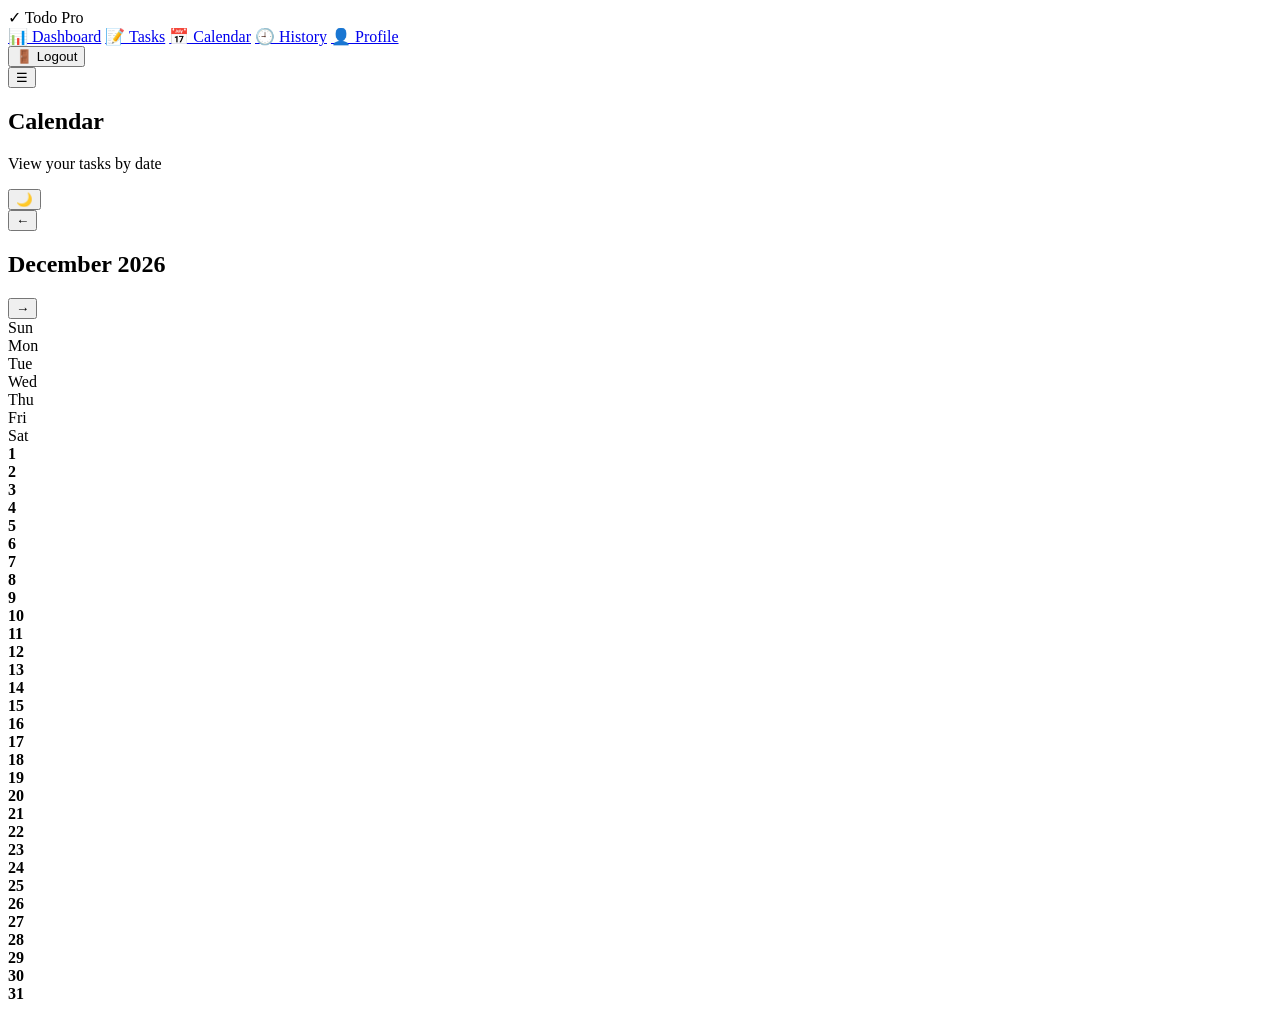
==== calendar.html @ 2e066b02 "Add files via upload" ====
<!doctype html>
<html lang="en">
  <head>
    <meta charset="UTF-8" />
    <meta name="viewport" content="width=device-width, initial-scale=1.0" />
    <title>Calendar - Todo Pro</title>
    <link rel="stylesheet" href="css/style.css" />
  </head>

  <body>
    <div class="app">
      <aside class="sidebar">
        <div class="brand">
          <span>✓</span>
          Todo Pro
        </div>

        <nav>
          <a href="dashboard.html">📊 Dashboard</a>
          <a href="tasks.html">📝 Tasks</a>
          <a class="active" href="calendar.html">📅 Calendar</a>
          <a href="history.html">🕘 History</a>
          <a href="profile.html">👤 Profile</a>
        </nav>

        <button class="logout-btn" onclick="logout()">🚪 Logout</button>
      </aside>

      <main class="main">
        <header class="topbar">
          <button class="menu-btn" onclick="toggleSidebar()">☰</button>

          <div>
            <h2>Calendar</h2>
            <p>View your tasks by date</p>
          </div>

          <button class="theme-btn" onclick="toggleTheme()">🌙</button>
        </header>

        <section class="panel">
          <div class="calendar-head">
            <button onclick="changeMonth(-1)">←</button>

            <h2 id="calendarTitle"></h2>

            <button onclick="changeMonth(1)">→</button>
          </div>

          <div class="calendar-week">
            <div>Sun</div>
            <div>Mon</div>
            <div>Tue</div>
            <div>Wed</div>
            <div>Thu</div>
            <div>Fri</div>
            <div>Sat</div>
          </div>

          <div id="calendarGrid" class="calendar-grid"></div>
        </section>
      </main>
    </div>

    <script src="js/app.js"></script>

    <script>
      let calendarDate = new Date();

      function getTasks() {
        return JSON.parse(localStorage.getItem("todoTasksPro") || "[]");
      }

      function renderCalendar() {
        const year = calendarDate.getFullYear();
        const month = calendarDate.getMonth();

        const title = document.getElementById("calendarTitle");

        title.textContent = calendarDate.toLocaleString("default", {
          month: "long",
          year: "numeric",
        });

        const grid = document.getElementById("calendarGrid");

        grid.innerHTML = "";

        const firstDay = new Date(year, month, 1).getDay();
        const days = new Date(year, month + 1, 0).getDate();

        const tasks = getTasks();

        for (let i = 0; i < firstDay; i++) {
          const empty = document.createElement("div");
          empty.className = "calendar-day empty";
          grid.appendChild(empty);
        }

        for (let day = 1; day <= days; day++) {
          const cell = document.createElement("div");
          cell.className = "calendar-day";

          const dateString = `${year}-${String(month + 1).padStart(2, "0")}-${String(day).padStart(2, "0")}`;

          const dayTasks = tasks.filter((t) => t.dueDate === dateString);

          cell.innerHTML = `<strong>${day}</strong>`;

          dayTasks.slice(0, 3).forEach((task) => {
            const item = document.createElement("div");

            item.className =
              "calendar-task " + (task.completed ? "completed" : "");

            item.textContent = task.title;

            cell.appendChild(item);
          });

          grid.appendChild(cell);
        }
      }

      function changeMonth(value) {
        calendarDate.setMonth(calendarDate.getMonth() + value);

        renderCalendar();
      }

      renderCalendar();
    </script>
  </body>
</html>
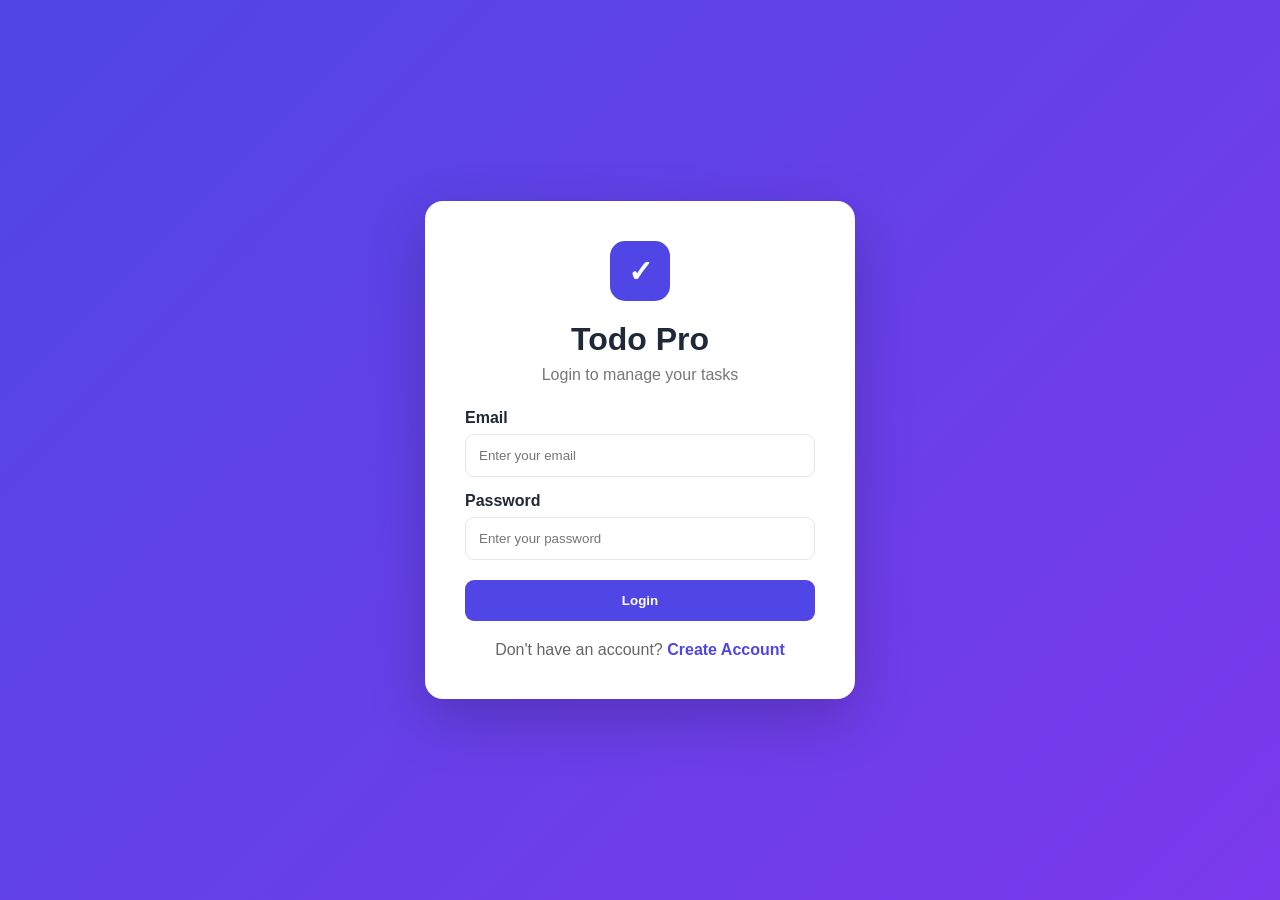
==== commit 513563ed: "Update calendar.html" ====
--- a/calendar.html
+++ b/calendar.html
@@ -4,7 +4,7 @@
     <meta charset="UTF-8" />
     <meta name="viewport" content="width=device-width, initial-scale=1.0" />
     <title>Calendar - Todo Pro</title>
-    <link rel="stylesheet" href="css/style.css" />
+    <link rel="stylesheet" href="style.css" />
   </head>
 
   <body>
@@ -62,7 +62,7 @@
       </main>
     </div>
 
-    <script src="js/app.js"></script>
+    <script src="app.js"></script>
 
     <script>
       let calendarDate = new Date();
--- a/style.css
+++ b/style.css
@@ -0,0 +1,2416 @@
+* {
+    margin: 0;
+    padding: 0;
+    box-sizing: border-box;
+}
+
+
+:root {
+
+    --primary: #4f46e5;
+
+    --primary-dark: #3730a3;
+
+    --bg: #f5f7fb;
+
+    --card: #ffffff;
+
+    --text: #1f2937;
+
+    --muted: #6b7280;
+
+    --border: #e5e7eb;
+
+    --danger: #ef4444;
+
+    --success: #10b981;
+
+}
+
+
+body {
+
+    font-family:
+        Arial,
+        Helvetica,
+        sans-serif;
+
+    background:
+        var(--bg);
+
+    color:
+        var(--text);
+
+    transition:
+        0.3s;
+
+}
+
+
+body.dark {
+
+    --bg: #111827;
+
+    --card: #1f2937;
+
+    --text: #f9fafb;
+
+    --muted: #9ca3af;
+
+    --border: #374151;
+
+}
+
+
+button,
+input,
+select,
+textarea {
+
+    font-family:
+        inherit;
+
+}
+
+
+button {
+
+    cursor:
+        pointer;
+
+}
+
+
+a {
+
+    text-decoration:
+        none;
+
+}
+
+
+
+/* =====================================
+   AUTH
+===================================== */
+
+.auth-page {
+
+    min-height:
+        100vh;
+
+    display:
+        flex;
+
+    justify-content:
+        center;
+
+    align-items:
+        center;
+
+    padding:
+        20px;
+
+    background:
+        linear-gradient(
+            135deg,
+            #4f46e5,
+            #7c3aed
+        );
+
+}
+
+
+.auth-box {
+
+    width:
+        100%;
+
+    max-width:
+        430px;
+
+    background:
+        white;
+
+    padding:
+        40px;
+
+    border-radius:
+        18px;
+
+    box-shadow:
+        0 20px 60px
+        rgba(
+            0,
+            0,
+            0,
+            0.2
+        );
+
+}
+
+
+.auth-logo {
+
+    width:
+        60px;
+
+    height:
+        60px;
+
+    border-radius:
+        15px;
+
+    background:
+        var(--primary);
+
+    color:
+        white;
+
+    display:
+        flex;
+
+    justify-content:
+        center;
+
+    align-items:
+        center;
+
+    margin:
+        auto;
+
+    font-size:
+        30px;
+
+    font-weight:
+        bold;
+
+}
+
+
+.auth-box h1 {
+
+    text-align:
+        center;
+
+    margin-top:
+        20px;
+
+}
+
+
+.auth-subtitle {
+
+    text-align:
+        center;
+
+    color:
+        #777;
+
+    margin:
+        8px 0 25px;
+
+}
+
+
+.auth-box label,
+.panel label {
+
+    display:
+        block;
+
+    margin:
+        15px 0 7px;
+
+    font-weight:
+        bold;
+
+}
+
+
+.auth-box input,
+.panel input,
+.panel select,
+.task-form input,
+.task-form select,
+.toolbar input,
+.toolbar select,
+.notes-input {
+
+    width:
+        100%;
+
+    padding:
+        13px;
+
+    border:
+        1px solid var(--border);
+
+    border-radius:
+        9px;
+
+    outline:
+        none;
+
+    background:
+        var(--card);
+
+    color:
+        var(--text);
+
+}
+
+
+.auth-box input:focus,
+.panel input:focus,
+.panel select:focus {
+
+    border-color:
+        var(--primary);
+
+}
+
+
+.primary-btn {
+
+    border:
+        none;
+
+    background:
+        var(--primary);
+
+    color:
+        white;
+
+    padding:
+        13px 20px;
+
+    border-radius:
+        9px;
+
+    font-weight:
+        bold;
+
+}
+
+
+.primary-btn:hover {
+
+    background:
+        var(--primary-dark);
+
+}
+
+
+.full-btn {
+
+    width:
+        100%;
+
+    margin-top:
+        20px;
+
+}
+
+
+.auth-link {
+
+    text-align:
+        center;
+
+    margin-top:
+        20px;
+
+    color:
+        #666;
+
+}
+
+
+.auth-link a {
+
+    color:
+        var(--primary);
+
+    font-weight:
+        bold;
+
+}
+
+
+.form-message {
+
+    margin-top:
+        15px;
+
+    text-align:
+        center;
+
+}
+
+
+.success {
+
+    color:
+        var(--success);
+
+}
+
+
+.error {
+
+    color:
+        var(--danger);
+
+}
+
+
+
+/* =====================================
+   APP
+===================================== */
+
+.app {
+
+    display:
+        flex;
+
+    min-height:
+        100vh;
+
+}
+
+
+.sidebar {
+
+    width:
+        250px;
+
+    background:
+        #111827;
+
+    color:
+        white;
+
+    padding:
+        25px 15px;
+
+    position:
+        fixed;
+
+    height:
+        100vh;
+
+    left:
+        0;
+
+    top:
+        0;
+
+    z-index:
+        100;
+
+}
+
+
+.brand {
+
+    font-size:
+        23px;
+
+    font-weight:
+        bold;
+
+    padding:
+        10px;
+
+    margin-bottom:
+        35px;
+
+}
+
+
+.brand span {
+
+    background:
+        var(--primary);
+
+    padding:
+        7px 10px;
+
+    border-radius:
+        8px;
+
+    margin-right:
+        8px;
+
+}
+
+
+.sidebar nav {
+
+    display:
+        flex;
+
+    flex-direction:
+        column;
+
+    gap:
+        8px;
+
+}
+
+
+.sidebar nav a {
+
+    color:
+        #d1d5db;
+
+    padding:
+        13px;
+
+    border-radius:
+        8px;
+
+}
+
+
+.sidebar nav a:hover,
+.sidebar nav a.active {
+
+    background:
+        #374151;
+
+    color:
+        white;
+
+}
+
+
+.logout-btn {
+
+    position:
+        absolute;
+
+    bottom:
+        25px;
+
+    left:
+        15px;
+
+    right:
+        15px;
+
+    padding:
+        12px;
+
+    background:
+        #374151;
+
+    color:
+        white;
+
+    border:
+        none;
+
+    border-radius:
+        8px;
+
+}
+
+
+.main {
+
+    margin-left:
+        250px;
+
+    width:
+        calc(
+            100% - 250px
+        );
+
+    padding:
+        30px;
+
+}
+
+
+.topbar {
+
+    display:
+        flex;
+
+    align-items:
+        center;
+
+    justify-content:
+        space-between;
+
+    margin-bottom:
+        30px;
+
+}
+
+
+.topbar h2 {
+
+    margin-bottom:
+        5px;
+
+}
+
+
+.topbar p {
+
+    color:
+        var(--muted);
+
+}
+
+
+.theme-btn,
+.menu-btn {
+
+    border:
+        1px solid var(--border);
+
+    background:
+        var(--card);
+
+    color:
+        var(--text);
+
+    border-radius:
+        8px;
+
+    padding:
+        10px 13px;
+
+}
+
+
+.menu-btn {
+
+    display:
+        none;
+
+}
+
+
+
+/* =====================================
+   STATS
+===================================== */
+
+.stats-grid {
+
+    display:
+        grid;
+
+    grid-template-columns:
+        repeat(
+            4,
+            1fr
+        );
+
+    gap:
+        20px;
+
+    margin-bottom:
+        25px;
+
+}
+
+
+.stat-card {
+
+    background:
+        var(--card);
+
+    border:
+        1px solid var(--border);
+
+    border-radius:
+        15px;
+
+    padding:
+        22px;
+
+    display:
+        flex;
+
+    gap:
+        15px;
+
+    align-items:
+        center;
+
+}
+
+
+.stat-card > span {
+
+    font-size:
+        30px;
+
+}
+
+
+.stat-card small {
+
+    color:
+        var(--muted);
+
+}
+
+
+.stat-card h2 {
+
+    margin-top:
+        5px;
+
+}
+
+
+
+/* =====================================
+   PANEL
+===================================== */
+
+.panel {
+
+    background:
+        var(--card);
+
+    border:
+        1px solid var(--border);
+
+    border-radius:
+        15px;
+
+    padding:
+        25px;
+
+    margin-bottom:
+        25px;
+
+}
+
+
+.panel-header {
+
+    display:
+        flex;
+
+    justify-content:
+        space-between;
+
+    align-items:
+        center;
+
+    margin-bottom:
+        20px;
+
+}
+
+
+.view-link {
+
+    color:
+        var(--primary);
+
+    font-weight:
+        bold;
+
+}
+
+
+.dashboard-grid {
+
+    display:
+        grid;
+
+    grid-template-columns:
+        1fr 1fr;
+
+    gap:
+        25px;
+
+}
+
+
+.dashboard-two-column {
+
+    display:
+        grid;
+
+    grid-template-columns:
+        1.5fr 1fr;
+
+    gap:
+        25px;
+
+}
+
+
+.progress-large {
+
+    width:
+        170px;
+
+    height:
+        170px;
+
+    border-radius:
+        50%;
+
+    background:
+        conic-gradient(
+            var(--primary) 0deg,
+            #e5e7eb 0deg
+        );
+
+    display:
+        flex;
+
+    justify-content:
+        center;
+
+    align-items:
+        center;
+
+    margin:
+        25px auto;
+
+}
+
+
+.progress-large div {
+
+    width:
+        125px;
+
+    height:
+        125px;
+
+    border-radius:
+        50%;
+
+    background:
+        var(--card);
+
+    display:
+        flex;
+
+    justify-content:
+        center;
+
+    align-items:
+        center;
+
+    font-size:
+        28px;
+
+    font-weight:
+        bold;
+
+}
+
+
+.center-text {
+
+    text-align:
+        center;
+
+    color:
+        var(--muted);
+
+}
+
+
+.category-row {
+
+    margin-bottom:
+        20px;
+
+}
+
+
+.category-row > div:first-child {
+
+    display:
+        flex;
+
+    justify-content:
+        space-between;
+
+    margin-bottom:
+        7px;
+
+}
+
+
+.bar {
+
+    background:
+        #e5e7eb;
+
+    height:
+        8px;
+
+    border-radius:
+        10px;
+
+    overflow:
+        hidden;
+
+}
+
+
+.bar div {
+
+    height:
+        100%;
+
+    background:
+        var(--primary);
+
+}
+
+
+.recent-task {
+
+    display:
+        flex;
+
+    justify-content:
+        space-between;
+
+    padding:
+        15px 0;
+
+    border-bottom:
+        1px solid var(--border);
+
+}
+
+
+.recent-task small {
+
+    display:
+        block;
+
+    color:
+        var(--muted);
+
+    margin-top:
+        5px;
+
+}
+
+
+.status-done {
+
+    color:
+        var(--success);
+
+}
+
+
+.status-active {
+
+    color:
+        var(--primary);
+
+}
+
+
+
+/* =====================================
+   WEEKLY CHART
+===================================== */
+
+.weekly-chart {
+
+    display:
+        flex;
+
+    align-items:
+        flex-end;
+
+    justify-content:
+        space-between;
+
+    height:
+        230px;
+
+    gap:
+        12px;
+
+    padding:
+        20px 5px;
+
+}
+
+
+.chart-column {
+
+    height:
+        100%;
+
+    flex:
+        1;
+
+    display:
+        flex;
+
+    flex-direction:
+        column;
+
+    align-items:
+        center;
+
+    justify-content:
+        flex-end;
+
+    gap:
+        8px;
+
+}
+
+
+.chart-bar {
+
+    width:
+        100%;
+
+    max-width:
+        45px;
+
+    min-height:
+        5px;
+
+    background:
+        var(--primary);
+
+    border-radius:
+        8px 8px 3px 3px;
+
+    transition:
+        height 0.5s ease;
+
+}
+
+
+.chart-column span {
+
+    font-size:
+        12px;
+
+    color:
+        var(--muted);
+
+}
+
+
+.chart-column strong {
+
+    font-size:
+        12px;
+
+}
+
+
+
+/* =====================================
+   QUICK ACTION
+===================================== */
+
+.quick-actions {
+
+    display:
+        grid;
+
+    grid-template-columns:
+        repeat(
+            3,
+            1fr
+        );
+
+    gap:
+        12px;
+
+}
+
+
+.quick-action {
+
+    border:
+        1px solid var(--border);
+
+    background:
+        var(--card);
+
+    color:
+        var(--text);
+
+    padding:
+        18px;
+
+    border-radius:
+        12px;
+
+    text-align:
+        center;
+
+    transition:
+        0.2s;
+
+}
+
+
+.quick-action:hover {
+
+    transform:
+        translateY(-2px);
+
+    border-color:
+        var(--primary);
+
+}
+
+
+.quick-action-icon {
+
+    font-size:
+        25px;
+
+    display:
+        block;
+
+    margin-bottom:
+        7px;
+
+}
+
+
+
+/* =====================================
+   TASK
+===================================== */
+
+.task-form {
+
+    display:
+        grid;
+
+    grid-template-columns:
+        2fr 1fr 1fr 1fr auto;
+
+    gap:
+        10px;
+
+}
+
+
+.notes-input {
+
+    margin-top:
+        12px;
+
+    min-height:
+        80px;
+
+    resize:
+        vertical;
+
+}
+
+
+.toolbar {
+
+    display:
+        grid;
+
+    grid-template-columns:
+        2fr 1fr 1fr;
+
+    gap:
+        12px;
+
+    margin-bottom:
+        20px;
+
+}
+
+
+.task-card {
+
+    background:
+        var(--card);
+
+    border:
+        1px solid var(--border);
+
+    border-radius:
+        13px;
+
+    padding:
+        18px;
+
+    margin-bottom:
+        12px;
+
+    display:
+        flex;
+
+    align-items:
+        flex-start;
+
+    gap:
+        15px;
+
+}
+
+
+.task-card.task-pinned {
+
+    border-left:
+        4px solid var(--primary);
+
+}
+
+
+.check-btn {
+
+    width:
+        25px;
+
+    height:
+        25px;
+
+    border-radius:
+        50%;
+
+    border:
+        2px solid var(--primary);
+
+    background:
+        transparent;
+
+    color:
+        white;
+
+}
+
+
+.task-completed .check-btn {
+
+    background:
+        var(--primary);
+
+}
+
+
+.task-content {
+
+    flex:
+        1;
+
+    min-width:
+        0;
+
+}
+
+
+.task-title-row {
+
+    display:
+        flex;
+
+    align-items:
+        center;
+
+    gap:
+        8px;
+
+}
+
+
+.task-title-row h3 {
+
+    word-break:
+        break-word;
+
+}
+
+
+.task-completed h3 {
+
+    text-decoration:
+        line-through;
+
+    color:
+        var(--muted);
+
+}
+
+
+.task-meta {
+
+    display:
+        flex;
+
+    gap:
+        8px;
+
+    flex-wrap:
+        wrap;
+
+    margin-top:
+        10px;
+
+}
+
+
+.task-meta span {
+
+    font-size:
+        12px;
+
+    padding:
+        5px 8px;
+
+    border-radius:
+        6px;
+
+    background:
+        #eef2ff;
+
+    color:
+        #4338ca;
+
+}
+
+
+.priority.high {
+
+    background:
+        #fee2e2;
+
+    color:
+        #b91c1c;
+
+}
+
+
+.priority.medium {
+
+    background:
+        #fef3c7;
+
+    color:
+        #92400e;
+
+}
+
+
+.priority.low {
+
+    background:
+        #dcfce7;
+
+    color:
+        #166534;
+
+}
+
+
+.overdue {
+
+    color:
+        #dc2626 !important;
+
+}
+
+
+.task-notes {
+
+    color:
+        var(--muted);
+
+    margin-top:
+        10px;
+
+}
+
+
+.task-actions {
+
+    display:
+        flex;
+
+    gap:
+        5px;
+
+}
+
+
+.task-actions button {
+
+    border:
+        none;
+
+    background:
+        transparent;
+
+    padding:
+        7px;
+
+    font-size:
+        16px;
+
+}
+
+
+
+/* =====================================
+   CALENDAR
+===================================== */
+
+.calendar-head {
+
+    display:
+        flex;
+
+    justify-content:
+        space-between;
+
+    align-items:
+        center;
+
+    margin-bottom:
+        20px;
+
+}
+
+
+.calendar-head button {
+
+    border:
+        none;
+
+    background:
+        var(--primary);
+
+    color:
+        white;
+
+    border-radius:
+        7px;
+
+    padding:
+        10px 15px;
+
+}
+
+
+.calendar-week,
+.calendar-grid {
+
+    display:
+        grid;
+
+    grid-template-columns:
+        repeat(
+            7,
+            1fr
+        );
+
+}
+
+
+.calendar-week > div {
+
+    text-align:
+        center;
+
+    padding:
+        10px;
+
+    font-weight:
+        bold;
+
+    color:
+        var(--muted);
+
+}
+
+
+.calendar-day {
+
+    min-height:
+        110px;
+
+    border:
+        1px solid var(--border);
+
+    padding:
+        8px;
+
+}
+
+
+.calendar-day.empty {
+
+    background:
+        rgba(
+            0,
+            0,
+            0,
+            0.02
+        );
+
+}
+
+
+.calendar-task {
+
+    background:
+        #eef2ff;
+
+    color:
+        #4338ca;
+
+    margin-top:
+        6px;
+
+    padding:
+        5px;
+
+    border-radius:
+        5px;
+
+    font-size:
+        11px;
+
+    overflow:
+        hidden;
+
+}
+
+
+.calendar-task.completed {
+
+    text-decoration:
+        line-through;
+
+    opacity:
+        0.6;
+
+}
+
+
+
+/* =====================================
+   HISTORY
+===================================== */
+
+.history-item {
+
+    display:
+        flex;
+
+    justify-content:
+        space-between;
+
+    align-items:
+        center;
+
+    padding:
+        18px 0;
+
+    border-bottom:
+        1px solid var(--border);
+
+}
+
+
+.history-item p,
+.history-item small {
+
+    display:
+        block;
+
+    color:
+        var(--muted);
+
+    margin-top:
+        5px;
+
+}
+
+
+
+/* =====================================
+   PROFILE
+===================================== */
+
+.profile-grid {
+
+    display:
+        grid;
+
+    grid-template-columns:
+        1fr 2fr;
+
+    gap:
+        25px;
+
+}
+
+
+.profile-card {
+
+    text-align:
+        center;
+
+}
+
+
+.avatar {
+
+    width:
+        90px;
+
+    height:
+        90px;
+
+    border-radius:
+        50%;
+
+    background:
+        var(--primary);
+
+    color:
+        white;
+
+    display:
+        flex;
+
+    align-items:
+        center;
+
+    justify-content:
+        center;
+
+    margin:
+        auto auto 15px;
+
+    font-size:
+        35px;
+
+    font-weight:
+        bold;
+
+}
+
+
+.profile-card p {
+
+    color:
+        var(--muted);
+
+}
+
+
+
+/* =====================================
+   EMPTY
+===================================== */
+
+.empty-state {
+
+    text-align:
+        center;
+
+    padding:
+        50px 20px;
+
+    color:
+        var(--muted);
+
+}
+
+
+.muted {
+
+    color:
+        var(--muted);
+
+}
+
+
+
+/* =====================================
+   MOBILE NAV
+===================================== */
+
+.mobile-bottom-nav {
+
+    display:
+        none;
+
+}
+
+
+
+/* =====================================
+   TABLET
+===================================== */
+
+@media (
+    max-width: 1000px
+) {
+
+    .stats-grid {
+
+        grid-template-columns:
+            repeat(
+                2,
+                1fr
+            );
+
+    }
+
+
+    .task-form {
+
+        grid-template-columns:
+            1fr 1fr;
+
+    }
+
+
+    .dashboard-grid,
+    .dashboard-two-column,
+    .profile-grid {
+
+        grid-template-columns:
+            1fr;
+
+    }
+
+}
+
+
+
+/* =====================================
+   MOBILE
+===================================== */
+
+@media (
+    max-width: 700px
+) {
+
+    body {
+
+        overflow-x:
+            hidden;
+
+    }
+
+
+    .sidebar {
+
+        width:
+            270px;
+
+        height:
+            100vh;
+
+        transform:
+            translateX(
+                -100%
+            );
+
+        transition:
+            transform 0.25s ease;
+
+        box-shadow:
+            10px 0 30px
+            rgba(
+                0,
+                0,
+                0,
+                0.15
+            );
+
+    }
+
+
+    .sidebar.show {
+
+        transform:
+            translateX(
+                0
+            );
+
+    }
+
+
+    .main {
+
+        margin-left:
+            0;
+
+        width:
+            100%;
+
+        padding:
+            15px;
+
+        padding-bottom:
+            90px;
+
+    }
+
+
+    .topbar {
+
+        position:
+            sticky;
+
+        top:
+            0;
+
+        z-index:
+            50;
+
+        background:
+            var(--bg);
+
+        padding:
+            8px 0 15px;
+
+    }
+
+
+    .topbar h2 {
+
+        font-size:
+            20px;
+
+    }
+
+
+    .topbar p {
+
+        font-size:
+            12px;
+
+    }
+
+
+    .menu-btn {
+
+        display:
+            block;
+
+        min-width:
+            42px;
+
+        height:
+            42px;
+
+    }
+
+
+    .theme-btn {
+
+        min-width:
+            42px;
+
+        height:
+            42px;
+
+    }
+
+
+
+    /* STATS */
+
+    .stats-grid {
+
+        grid-template-columns:
+            repeat(
+                2,
+                1fr
+            );
+
+        gap:
+            10px;
+
+    }
+
+
+    .stat-card {
+
+        padding:
+            15px;
+
+        border-radius:
+            12px;
+
+        gap:
+            9px;
+
+    }
+
+
+    .stat-card > span {
+
+        font-size:
+            22px;
+
+    }
+
+
+    .stat-card small {
+
+        font-size:
+            11px;
+
+    }
+
+
+    .stat-card h2 {
+
+        font-size:
+            22px;
+
+    }
+
+
+
+    /* PANEL */
+
+    .panel {
+
+        padding:
+            16px;
+
+        border-radius:
+            13px;
+
+    }
+
+
+    .panel h3 {
+
+        font-size:
+            17px;
+
+    }
+
+
+
+    /* FORM */
+
+    .task-form {
+
+        display:
+            flex;
+
+        flex-direction:
+            column;
+
+        gap:
+            10px;
+
+    }
+
+
+    .task-form input,
+    .task-form select,
+    .task-form button {
+
+        width:
+            100%;
+
+        min-height:
+            46px;
+
+    }
+
+
+    .notes-input {
+
+        min-height:
+            100px;
+
+    }
+
+
+
+    /* TOOLBAR */
+
+    .toolbar {
+
+        display:
+            flex;
+
+        flex-direction:
+            column;
+
+        gap:
+            10px;
+
+    }
+
+
+    .toolbar input,
+    .toolbar select {
+
+        min-height:
+            45px;
+
+    }
+
+
+
+    /* TASK CARD */
+
+    .task-card {
+
+        padding:
+            14px;
+
+        gap:
+            10px;
+
+        flex-wrap:
+            wrap;
+
+    }
+
+
+    .task-content {
+
+        min-width:
+            0;
+
+    }
+
+
+    .task-title-row h3 {
+
+        font-size:
+            15px;
+
+    }
+
+
+    .task-meta {
+
+        gap:
+            5px;
+
+    }
+
+
+    .task-meta span {
+
+        font-size:
+            10px;
+
+    }
+
+
+    .task-actions {
+
+        width:
+            100%;
+
+        justify-content:
+            flex-end;
+
+        border-top:
+            1px solid var(--border);
+
+        padding-top:
+            8px;
+
+        margin-top:
+            5px;
+
+    }
+
+
+    .task-actions button {
+
+        padding:
+            8px;
+
+        font-size:
+            17px;
+
+    }
+
+
+
+    /* CALENDAR */
+
+    .calendar-head h2 {
+
+        font-size:
+            18px;
+
+    }
+
+
+    .calendar-week > div {
+
+        font-size:
+            10px;
+
+        padding:
+            7px 2px;
+
+    }
+
+
+    .calendar-day {
+
+        min-height:
+            75px;
+
+        padding:
+            5px;
+
+        font-size:
+            11px;
+
+    }
+
+
+    .calendar-task {
+
+        font-size:
+            8px;
+
+        padding:
+            3px;
+
+        white-space:
+            nowrap;
+
+        text-overflow:
+            ellipsis;
+
+    }
+
+
+
+    /* HISTORY */
+
+    .history-item {
+
+        flex-direction:
+            column;
+
+        align-items:
+            flex-start;
+
+        gap:
+            10px;
+
+    }
+
+
+
+    /* QUICK */
+
+    .quick-actions {
+
+        grid-template-columns:
+            repeat(
+                3,
+                1fr
+            );
+
+    }
+
+
+    .quick-action {
+
+        padding:
+            12px 5px;
+
+        font-size:
+            11px;
+
+    }
+
+
+    .quick-action-icon {
+
+        font-size:
+            20px;
+
+    }
+
+
+
+    /* CHART */
+
+    .weekly-chart {
+
+        height:
+            190px;
+
+        gap:
+            5px;
+
+    }
+
+
+    .chart-bar {
+
+        max-width:
+            30px;
+
+    }
+
+
+    .chart-column span {
+
+        font-size:
+            9px;
+
+    }
+
+
+    .chart-column strong {
+
+        font-size:
+            9px;
+
+    }
+
+
+
+    /* PROFILE */
+
+    .profile-card {
+
+        padding:
+            25px 15px;
+
+    }
+
+
+
+    /* MOBILE NAV */
+
+    .mobile-bottom-nav {
+
+        display:
+            grid;
+
+        grid-template-columns:
+            repeat(
+                5,
+                1fr
+            );
+
+        position:
+            fixed;
+
+        left:
+            10px;
+
+        right:
+            10px;
+
+        bottom:
+            10px;
+
+        height:
+            65px;
+
+        background:
+            var(--card);
+
+        border:
+            1px solid var(--border);
+
+        border-radius:
+            18px;
+
+        box-shadow:
+            0 10px 35px
+            rgba(
+                0,
+                0,
+                0,
+                0.15
+            );
+
+        z-index:
+            999;
+
+    }
+
+
+    .mobile-bottom-nav a {
+
+        display:
+            flex;
+
+        flex-direction:
+            column;
+
+        justify-content:
+            center;
+
+        align-items:
+            center;
+
+        gap:
+            3px;
+
+        color:
+            var(--muted);
+
+        font-size:
+            10px;
+
+        font-weight:
+            bold;
+
+    }
+
+
+    .mobile-bottom-nav a span {
+
+        font-size:
+            20px;
+
+    }
+
+
+    .mobile-bottom-nav a.active {
+
+        color:
+            var(--primary);
+
+    }
+
+
+
+    /* AUTH */
+
+    .auth-page {
+
+        padding:
+            15px;
+
+    }
+
+
+    .auth-box {
+
+        padding:
+            25px 20px;
+
+        border-radius:
+            15px;
+
+    }
+
+
+    .auth-box h1 {
+
+        font-size:
+            25px;
+
+    }
+
+}
+
+
+
+/* =====================================
+   SMALL MOBILE
+===================================== */
+
+@media (
+    max-width: 380px
+) {
+
+    .main {
+
+        padding:
+            10px;
+
+        padding-bottom:
+            85px;
+
+    }
+
+
+    .stats-grid {
+
+        gap:
+            7px;
+
+    }
+
+
+    .stat-card {
+
+        padding:
+            12px 8px;
+
+    }
+
+
+    .stat-card > span {
+
+        font-size:
+            19px;
+
+    }
+
+
+    .stat-card h2 {
+
+        font-size:
+            19px;
+
+    }
+
+
+    .calendar-day {
+
+        min-height:
+            60px;
+
+        font-size:
+            9px;
+
+    }
+
+
+    .mobile-bottom-nav {
+
+        left:
+            5px;
+
+        right:
+            5px;
+
+    }
+
+}
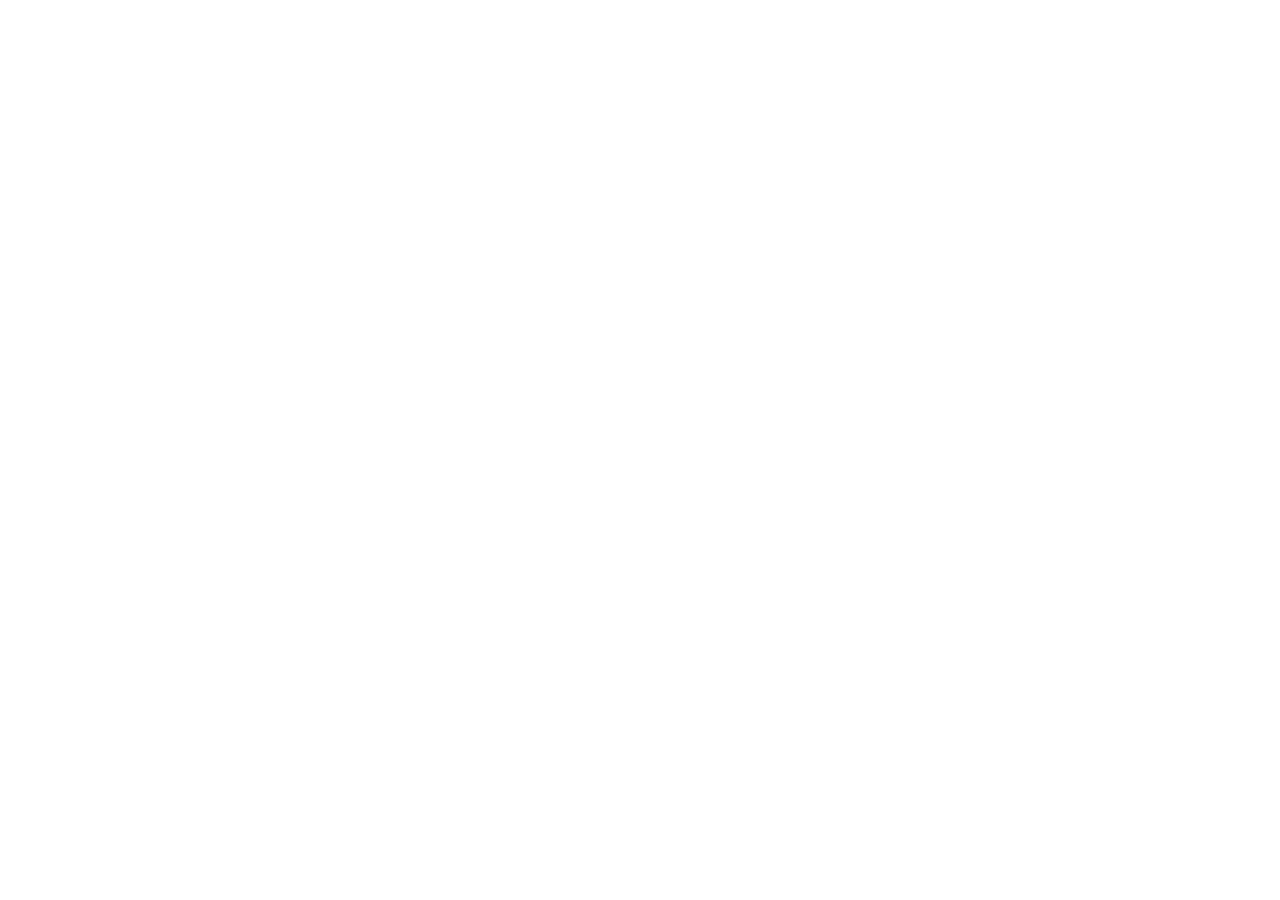
==== commit 07f16762: "Update calendar.html" ====
--- a/calendar.html
+++ b/calendar.html
@@ -20,10 +20,10 @@
           <a href="tasks.html">📝 Tasks</a>
           <a class="active" href="calendar.html">📅 Calendar</a>
           <a href="history.html">🕘 History</a>
-          <a href="profile.html">👤 Profile</a>
+          <!-- <a href="profile.html">👤 Profile</a> -->
         </nav>
 
-        <button class="logout-btn" onclick="logout()">🚪 Logout</button>
+        <!-- <button class="logout-btn" onclick="logout()">🚪 Logout</button> -->
       </aside>
 
       <main class="main">
